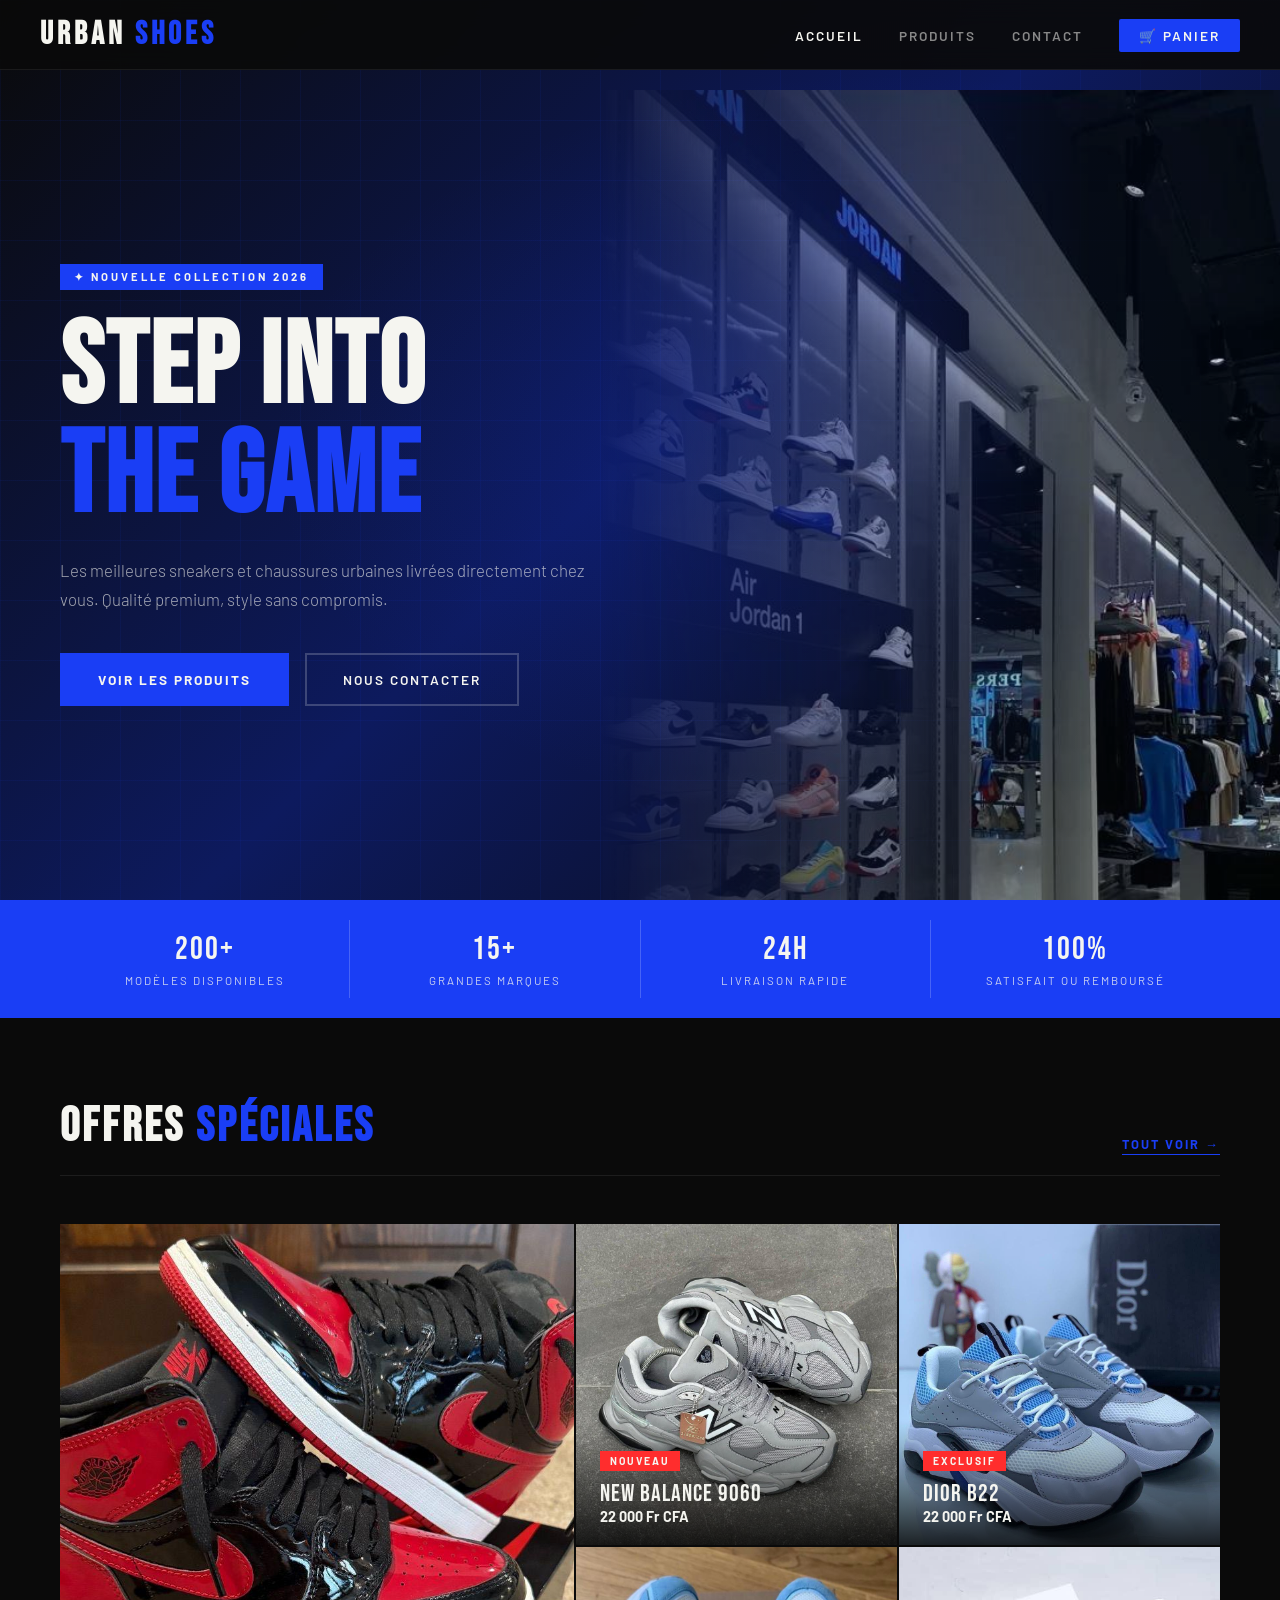
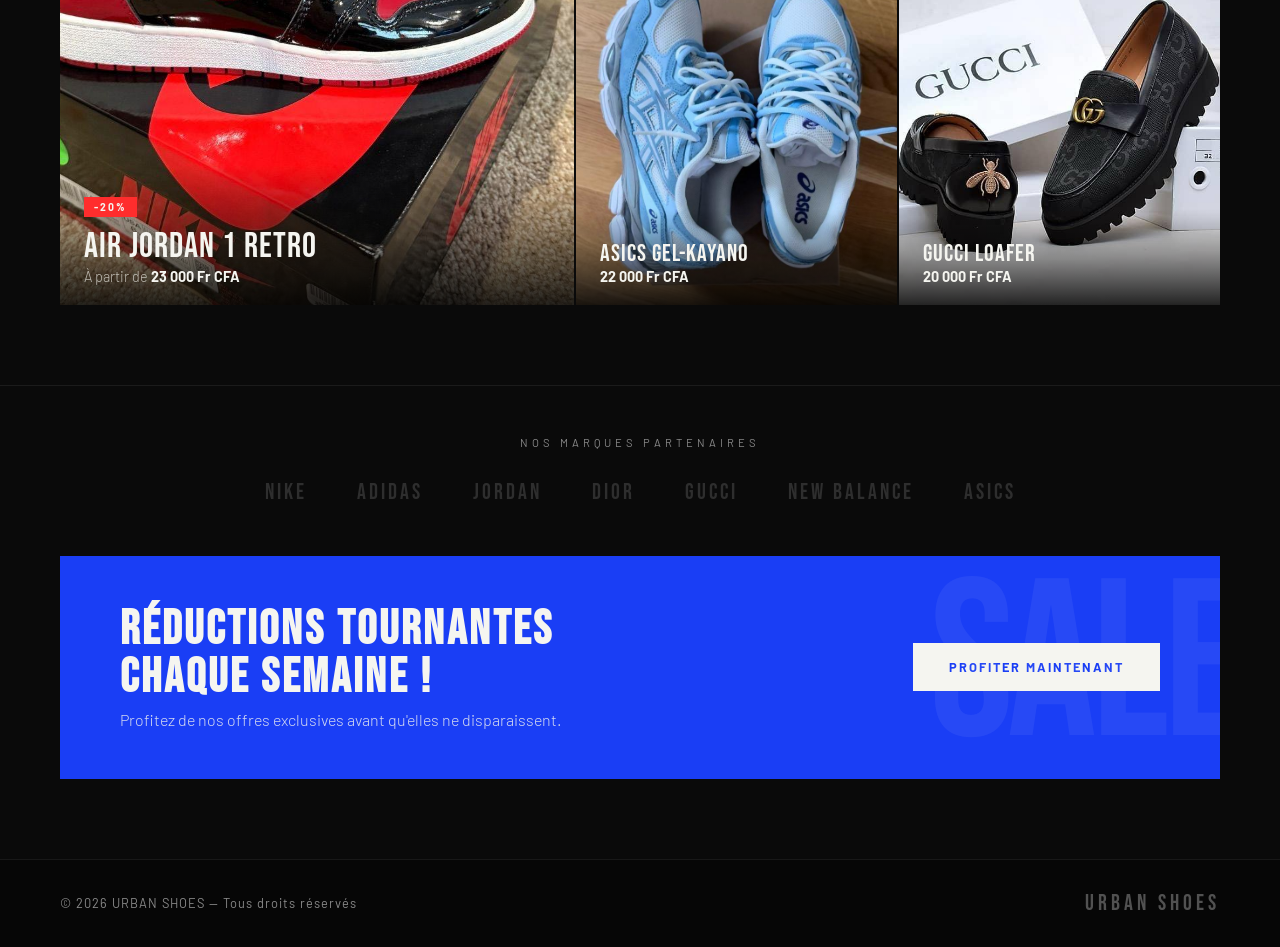
==== pages/accueil.html @ 94bb5048 "Initial commit via Netlify" ====
<!DOCTYPE html>
<html lang="fr">
<head>
    <meta charset="UTF-8">
    <meta name="viewport" content="width=device-width, initial-scale=1.0">
    <title>Accueil | URBAN SHOES</title>
    <link href="https://fonts.googleapis.com/css2?family=Bebas+Neue&family=Barlow:wght@300;400;600;700&display=swap" rel="stylesheet">
    <style>
        :root {
            --black: #0a0a0a;
            --white: #f5f5f0;
            --blue: #1a3ef5;
            --blue-dark: #0f26c0;
            --accent: #ff2d2d;
            --gray: #888;
        }

        * { margin: 0; padding: 0; box-sizing: border-box; }

        body {
            font-family: 'Barlow', sans-serif;
            background: var(--black);
            color: var(--white);
            overflow-x: hidden;
        }

        /* ── HEADER ── */
        header {
            position: fixed;
            top: 0; left: 0; right: 0;
            z-index: 100;
            display: flex;
            align-items: center;
            justify-content: space-between;
            padding: 0 40px;
            height: 70px;
            background: rgba(10,10,10,0.92);
            backdrop-filter: blur(12px);
            border-bottom: 1px solid rgba(255,255,255,0.07);
        }

        header h1 {
            font-family: 'Bebas Neue', sans-serif;
            font-size: 2rem;
            letter-spacing: 4px;
            color: var(--white);
        }

        header h1 span { color: var(--blue); }

        nav ul {
            display: flex;
            gap: 36px;
            list-style: none;
        }

        nav a {
            text-decoration: none;
            color: var(--gray);
            font-size: 0.85rem;
            font-weight: 600;
            letter-spacing: 2px;
            text-transform: uppercase;
            transition: color 0.2s;
        }

        nav a:hover, nav a.active { color: var(--white); }

        .nav-panier {
            background: var(--blue);
            color: var(--white) !important;
            padding: 8px 20px;
            border-radius: 2px;
            transition: background 0.2s !important;
        }

        .nav-panier:hover { background: var(--blue-dark) !important; color: var(--white) !important; }

        /* ── HERO ── */
        .hero {
            min-height: 100vh;
            display: flex;
            align-items: center;
            position: relative;
            overflow: hidden;
            padding-top: 70px;
        }

        .hero-bg {
            position: absolute;
            inset: 0;
            background: linear-gradient(135deg, #0a0a0a 0%, #0d1a5e 50%, #0a0a0a 100%);
        }

        .hero-bg::after {
            content: '';
            position: absolute;
            inset: 0;
            background: radial-gradient(ellipse 70% 60% at 70% 50%, rgba(26,62,245,0.18) 0%, transparent 70%);
        }

        .hero-grid {
            position: absolute;
            inset: 0;
            background-image:
                linear-gradient(rgba(26,62,245,0.07) 1px, transparent 1px),
                linear-gradient(90deg, rgba(26,62,245,0.07) 1px, transparent 1px);
            background-size: 60px 60px;
            animation: gridMove 20s linear infinite;
        }

        @keyframes gridMove {
            from { transform: translateY(0); }
            to   { transform: translateY(60px); }
        }

        .hero-content {
            position: relative;
            z-index: 2;
            padding: 0 60px;
            max-width: 650px;
            animation: fadeUp 0.9s ease both;
        }

        @keyframes fadeUp {
            from { opacity: 0; transform: translateY(40px); }
            to   { opacity: 1; transform: translateY(0); }
        }

        .hero-tag {
            display: inline-block;
            background: var(--blue);
            color: var(--white);
            font-size: 0.7rem;
            font-weight: 700;
            letter-spacing: 3px;
            text-transform: uppercase;
            padding: 6px 14px;
            margin-bottom: 24px;
            animation: fadeUp 0.9s 0.1s ease both;
        }

        .hero h2 {
            font-family: 'Bebas Neue', sans-serif;
            font-size: clamp(4rem, 9vw, 8rem);
            line-height: 0.95;
            letter-spacing: 2px;
            margin-bottom: 24px;
            animation: fadeUp 0.9s 0.2s ease both;
        }

        .hero h2 em {
            font-style: normal;
            color: var(--blue);
            display: block;
        }

        .hero p {
            font-size: 1.05rem;
            color: rgba(245,245,240,0.65);
            line-height: 1.7;
            margin-bottom: 40px;
            font-weight: 300;
            animation: fadeUp 0.9s 0.3s ease both;
        }

        .hero-cta {
            display: flex;
            gap: 16px;
            flex-wrap: wrap;
            animation: fadeUp 0.9s 0.4s ease both;
        }

        .btn-primary {
            display: inline-block;
            background: var(--blue);
            color: var(--white);
            text-decoration: none;
            font-size: 0.85rem;
            font-weight: 700;
            letter-spacing: 2px;
            text-transform: uppercase;
            padding: 16px 36px;
            border: 2px solid var(--blue);
            transition: background 0.2s, color 0.2s, transform 0.2s;
        }

        .btn-primary:hover {
            background: transparent;
            color: var(--blue);
            transform: translateY(-2px);
        }

        .btn-secondary {
            display: inline-block;
            background: transparent;
            color: var(--white);
            text-decoration: none;
            font-size: 0.85rem;
            font-weight: 600;
            letter-spacing: 2px;
            text-transform: uppercase;
            padding: 16px 36px;
            border: 2px solid rgba(255,255,255,0.2);
            transition: border-color 0.2s, transform 0.2s;
        }

        .btn-secondary:hover {
            border-color: var(--white);
            transform: translateY(-2px);
        }

        .hero-image {
            position: absolute;
            right: -20px;
            bottom: 0;
            width: 55%;
            max-width: 700px;
            height: 100%;
            display: flex;
            align-items: flex-end;
            justify-content: center;
            z-index: 1;
            animation: fadeUp 1s 0.2s ease both;
        }

        .hero-image img {
            width: 100%;
            height: 90%;
            object-fit: cover;
            object-position: center top;
            -webkit-mask-image: linear-gradient(to left, rgba(0,0,0,0.85) 30%, transparent 100%);
            mask-image: linear-gradient(to left, rgba(0,0,0,0.85) 30%, transparent 100%);
        }

        /* ── STATS BAR ── */
        .stats-bar {
            background: var(--blue);
            padding: 20px 60px;
            display: flex;
            justify-content: center;
        }

        .stat {
            flex: 1;
            text-align: center;
            border-right: 1px solid rgba(255,255,255,0.2);
            padding: 10px 20px;
        }

        .stat:last-child { border-right: none; }

        .stat-num {
            font-family: 'Bebas Neue', sans-serif;
            font-size: 2rem;
            letter-spacing: 2px;
            display: block;
        }

        .stat-label {
            font-size: 0.72rem;
            letter-spacing: 2px;
            text-transform: uppercase;
            opacity: 0.8;
        }

        /* ── OFFRES SPÉCIALES ── */
        .offres {
            padding: 80px 60px;
        }

        .section-header {
            display: flex;
            align-items: flex-end;
            justify-content: space-between;
            margin-bottom: 48px;
            border-bottom: 1px solid rgba(255,255,255,0.08);
            padding-bottom: 20px;
        }

        .section-title {
            font-family: 'Bebas Neue', sans-serif;
            font-size: 3rem;
            letter-spacing: 3px;
        }

        .section-title span { color: var(--blue); }

        .section-link {
            color: var(--blue);
            text-decoration: none;
            font-size: 0.8rem;
            font-weight: 700;
            letter-spacing: 2px;
            text-transform: uppercase;
            border-bottom: 1px solid var(--blue);
            padding-bottom: 2px;
            transition: opacity 0.2s;
        }

        .section-link:hover { opacity: 0.7; }

        .offres-grid {
            display: grid;
            grid-template-columns: 1.6fr 1fr 1fr;
            gap: 2px;
        }

        .offre-card {
            position: relative;
            overflow: hidden;
            background: #111;
            cursor: pointer;
        }

        .offre-card:first-child { 
            grid-row: span 2;
            overflow: hidden;
        }

        .offre-card img {
            width: 100%;
            height: 100%;
            min-height: 220px;
            object-fit: cover;
            transition: transform 0.5s ease;
            display: block;
        }

        .offre-card:first-child img { 
    min-height: 460px;
    width: 100%;
    height: 100%;
    object-fit: cover;
    object-position: center top;
}

        .offre-card:hover img { transform: scale(1.06); }

        .offre-overlay {
            position: absolute;
            bottom: 0; left: 0; right: 0;
            padding: 30px 24px 20px;
            background: linear-gradient(transparent, rgba(0,0,0,0.85));
        }

        .offre-badge {
            display: inline-block;
            background: var(--accent);
            color: var(--white);
            font-size: 0.65rem;
            font-weight: 700;
            letter-spacing: 2px;
            text-transform: uppercase;
            padding: 4px 10px;
            margin-bottom: 8px;
        }

        .offre-name {
            font-family: 'Bebas Neue', sans-serif;
            font-size: 1.5rem;
            letter-spacing: 1px;
            display: block;
        }

        .offre-card:first-child .offre-name { font-size: 2.2rem; }

        .offre-price {
            font-size: 0.9rem;
            color: rgba(245,245,240,0.7);
            font-weight: 300;
        }

        .offre-price strong { color: var(--white); font-weight: 700; }

        /* ── MARQUES ── */
        .marques {
            padding: 50px 60px;
            border-top: 1px solid rgba(255,255,255,0.07);
        }

        .marques-label {
            text-align: center;
            font-size: 0.7rem;
            letter-spacing: 4px;
            text-transform: uppercase;
            color: var(--gray);
            margin-bottom: 30px;
        }

        .marques-list {
            display: flex;
            justify-content: center;
            align-items: center;
            gap: 50px;
            flex-wrap: wrap;
        }

        .marque {
            font-family: 'Bebas Neue', sans-serif;
            font-size: 1.4rem;
            letter-spacing: 3px;
            color: rgba(255,255,255,0.15);
            transition: color 0.2s;
            cursor: default;
        }

        .marque:hover { color: rgba(255,255,255,0.6); }

        /* ── PROMO BANNER ── */
        .promo-banner {
            margin: 0 60px 80px;
            background: var(--blue);
            padding: 50px 60px;
            display: flex;
            align-items: center;
            justify-content: space-between;
            gap: 20px;
            position: relative;
            overflow: hidden;
        }

        .promo-banner::before {
            content: 'SALE';
            font-family: 'Bebas Neue', sans-serif;
            font-size: 14rem;
            color: rgba(255,255,255,0.06);
            position: absolute;
            right: -20px;
            top: 50%;
            transform: translateY(-50%);
            letter-spacing: -5px;
            pointer-events: none;
        }

        .promo-text h3 {
            font-family: 'Bebas Neue', sans-serif;
            font-size: 3rem;
            letter-spacing: 3px;
            line-height: 1;
        }

        .promo-text p {
            font-size: 1rem;
            opacity: 0.85;
            margin-top: 8px;
            font-weight: 300;
        }

        .btn-white {
            display: inline-block;
            background: var(--white);
            color: var(--blue);
            text-decoration: none;
            font-size: 0.8rem;
            font-weight: 700;
            letter-spacing: 2px;
            text-transform: uppercase;
            padding: 16px 36px;
            white-space: nowrap;
            flex-shrink: 0;
            transition: opacity 0.2s, transform 0.2s;
        }

        .btn-white:hover { opacity: 0.88; transform: translateY(-2px); }

        /* ── FOOTER ── */
        footer {
            background: #060606;
            border-top: 1px solid rgba(255,255,255,0.07);
            padding: 30px 60px;
            display: flex;
            align-items: center;
            justify-content: space-between;
        }

        footer p { font-size: 0.8rem; color: var(--gray); letter-spacing: 1px; }

        .footer-logo {
            font-family: 'Bebas Neue', sans-serif;
            font-size: 1.4rem;
            letter-spacing: 4px;
            color: rgba(255,255,255,0.3);
        }

        /* ── RESPONSIVE ── */
        @media (max-width: 768px) {
            header { padding: 0 20px; }
            header h1 { font-size: 1.4rem; }
            nav ul { gap: 16px; }
            .nav-panier { display: none; }
            .hero-content { padding: 0 24px; max-width: 100%; }
            .hero-image { display: none; }
            .stats-bar { padding: 16px 20px; flex-wrap: wrap; }
            .stat { border: none; }
            .offres { padding: 60px 20px; }
            .offres-grid { grid-template-columns: 1fr; }
            .offre-card:first-child { grid-row: span 1; }
            .promo-banner { margin: 0 20px 60px; padding: 36px 28px; flex-direction: column; align-items: flex-start; }
            .marques { padding: 40px 20px; }
            footer { padding: 24px 20px; flex-direction: column; gap: 12px; text-align: center; }
        }
    </style>
</head>
<body>

    <header>
        <h1>URBAN <span>SHOES</span></h1>
        <nav>
            <ul>
                <li><a href="accueil.html" class="active">Accueil</a></li>
                <li><a href="produits.html">Produits</a></li>
                <li><a href="contact.html">Contact</a></li>
                <li><a href="panier.html" class="nav-panier">🛒 Panier</a></li>
            </ul>
        </nav>
    </header>

    <section class="hero">
        <div class="hero-bg"></div>
        <div class="hero-grid"></div>
        <div class="hero-content">
            <span class="hero-tag">✦ Nouvelle Collection 2026</span>
            <h2>Step Into <em>The Game</em></h2>
            <p>Les meilleures sneakers et chaussures urbaines livrées directement chez vous. Qualité premium, style sans compromis.</p>
            <div class="hero-cta">
                <a href="produits.html" class="btn-primary">Voir les produits</a>
                <a href="contact.html" class="btn-secondary">Nous contacter</a>
            </div>
        </div>
        <div class="hero-image">
            <img src="../images/a23.jpeg" alt="Sneakers Urban Shoes">
        </div>
    </section>

    <div class="stats-bar">
        <div class="stat">
            <span class="stat-num">200+</span>
            <span class="stat-label">Modèles disponibles</span>
        </div>
        <div class="stat">
            <span class="stat-num">15+</span>
            <span class="stat-label">Grandes marques</span>
        </div>
        <div class="stat">
            <span class="stat-num">24h</span>
            <span class="stat-label">Livraison rapide</span>
        </div>
        <div class="stat">
            <span class="stat-num">100%</span>
            <span class="stat-label">Satisfait ou remboursé</span>
        </div>
    </div>

    <section class="offres">
        <div class="section-header">
            <h2 class="section-title">Offres <span>Spéciales</span></h2>
            <a href="produits.html" class="section-link">Tout voir →</a>
        </div>
        <div class="offres-grid">
            <div class="offre-card">
                <img src="../images/airjordan1retro.jpeg" alt="Air Jordan 1">
                <div class="offre-overlay">
                    <span class="offre-badge">-20%</span>
                    <span class="offre-name">Air Jordan 1 Retro</span>
                    <p class="offre-price">À partir de <strong>23 000 Fr CFA</strong></p>
                </div>
            </div>
            <div class="offre-card">
                <img src="../images/a9.jpeg" alt="New Balance">
                <div class="offre-overlay">
                    <span class="offre-badge">Nouveau</span>
                    <span class="offre-name">New Balance 9060</span>
                    <p class="offre-price"><strong>22 000 Fr CFA</strong></p>
                </div>
            </div>
            <div class="offre-card">
                <img src="../images/a2.jpeg" alt="Dior">
                <div class="offre-overlay">
                    <span class="offre-badge">Exclusif</span>
                    <span class="offre-name">Dior B22</span>
                    <p class="offre-price"><strong>22 000 Fr CFA</strong></p>
                </div>
            </div>
            <div class="offre-card">
                <img src="../images/a1.jpeg" alt="Asics">
                <div class="offre-overlay">
                    <span class="offre-name">Asics Gel-Kayano</span>
                    <p class="offre-price"><strong>22 000 Fr CFA</strong></p>
                </div>
            </div>
            <div class="offre-card">
                <img src="../images/a6.jpeg" alt="Gucci">
                <div class="offre-overlay">
                    <span class="offre-name">Gucci Loafer</span>
                    <p class="offre-price"><strong>20 000 Fr CFA</strong></p>
                </div>
            </div>
        </div>
    </section>

    <div class="marques">
        <p class="marques-label">Nos marques partenaires</p>
        <div class="marques-list">
            <span class="marque">NIKE</span>
            <span class="marque">ADIDAS</span>
            <span class="marque">JORDAN</span>
            <span class="marque">DIOR</span>
            <span class="marque">GUCCI</span>
            <span class="marque">NEW BALANCE</span>
            <span class="marque">ASICS</span>
        </div>
    </div>

    <div class="promo-banner">
        <div class="promo-text">
            <h3>Réductions Tournantes<br>Chaque Semaine !</h3>
            <p>Profitez de nos offres exclusives avant qu'elles ne disparaissent.</p>
        </div>
        <a href="produits.html" class="btn-white">Profiter maintenant</a>
    </div>

    <footer>
        <p>&copy; 2026 URBAN SHOES — Tous droits réservés</p>
        <span class="footer-logo">URBAN SHOES</span>
    </footer>

</body>
</html>
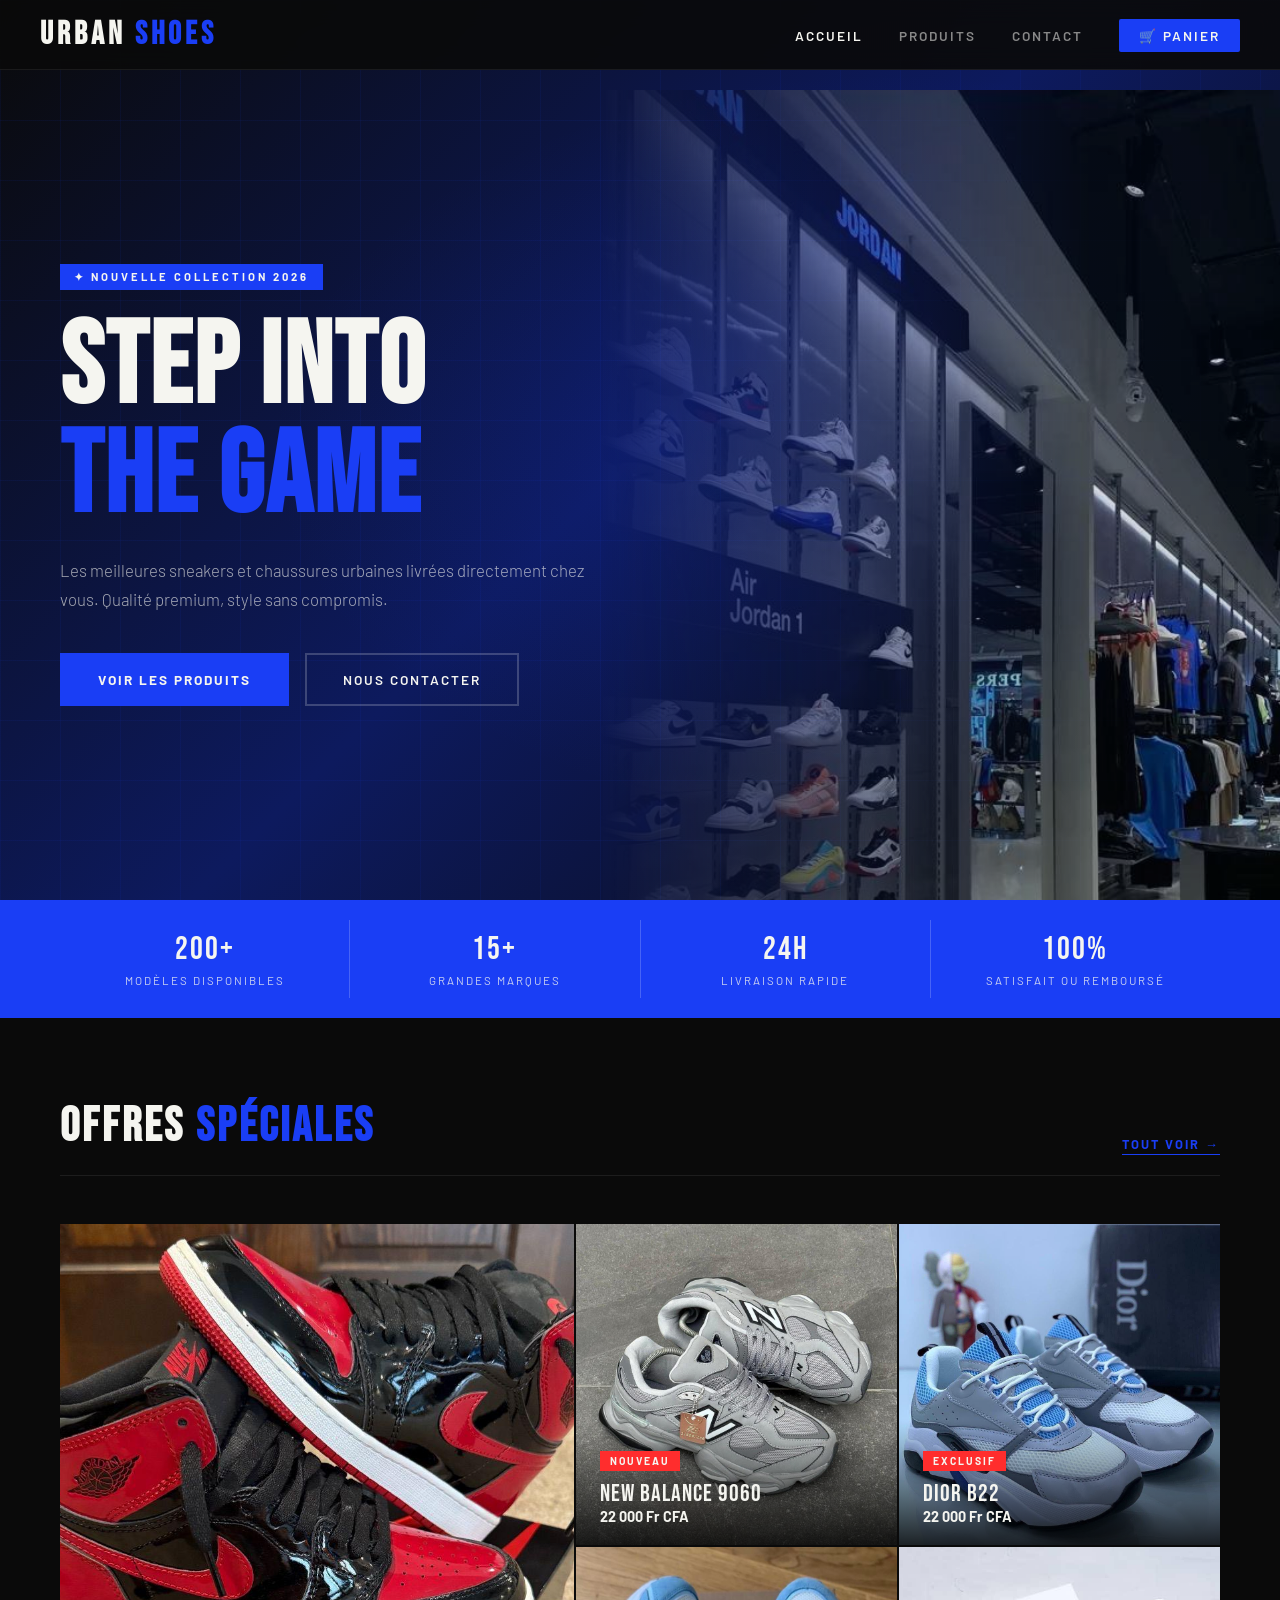
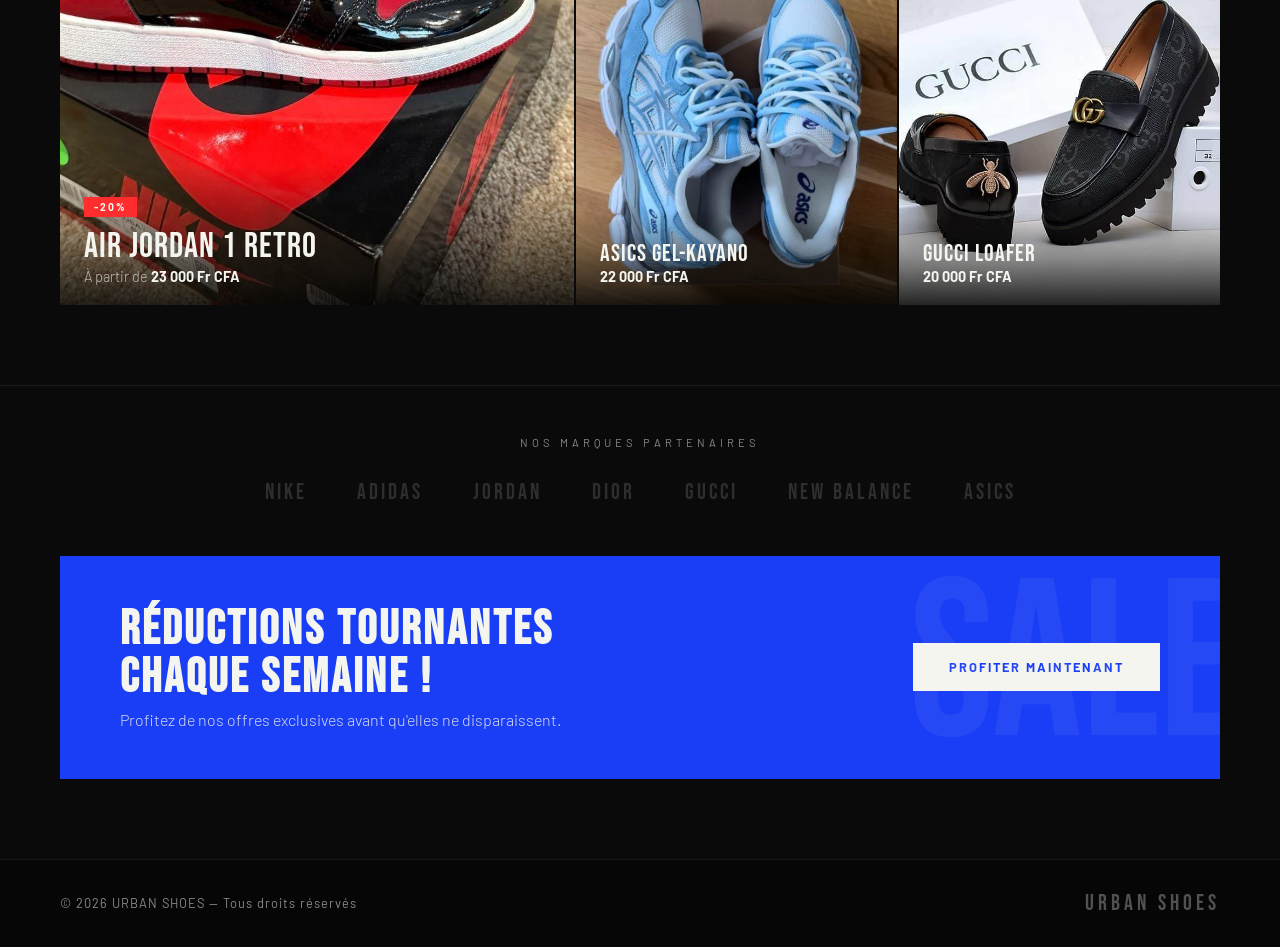
==== commit b62aeed3: "Update accueil.html" ====
--- a/pages/accueil.html
+++ b/pages/accueil.html
@@ -24,7 +24,6 @@
             overflow-x: hidden;
         }
 
-        /* ── HEADER ── */
         header {
             position: fixed;
             top: 0; left: 0; right: 0;
@@ -76,7 +75,71 @@
 
         .nav-panier:hover { background: var(--blue-dark) !important; color: var(--white) !important; }
 
-        /* ── HERO ── */
+        /* HAMBURGER */
+        .hamburger {
+            display: none;
+            flex-direction: column;
+            gap: 5px;
+            cursor: pointer;
+            padding: 4px;
+            z-index: 200;
+        }
+
+        .hamburger span {
+            display: block;
+            width: 26px;
+            height: 2px;
+            background: var(--white);
+            transition: all 0.3s ease;
+        }
+
+        .hamburger.open span:nth-child(1) { transform: translateY(7px) rotate(45deg); }
+        .hamburger.open span:nth-child(2) { opacity: 0; }
+        .hamburger.open span:nth-child(3) { transform: translateY(-7px) rotate(-45deg); }
+
+        /* MOBILE MENU */
+        .mobile-menu {
+            display: none;
+            position: fixed;
+            top: 70px;
+            left: 0; right: 0;
+            background: rgba(10,10,10,0.98);
+            backdrop-filter: blur(20px);
+            border-bottom: 1px solid rgba(255,255,255,0.07);
+            padding: 20px 0;
+            z-index: 99;
+            flex-direction: column;
+        }
+
+        .mobile-menu.open { display: flex; }
+
+        .mobile-menu a {
+            text-decoration: none;
+            color: var(--gray);
+            font-size: 1rem;
+            font-weight: 600;
+            letter-spacing: 3px;
+            text-transform: uppercase;
+            padding: 16px 30px;
+            transition: color 0.2s, background 0.2s;
+            border-bottom: 1px solid rgba(255,255,255,0.05);
+        }
+
+        .mobile-menu a:hover, .mobile-menu a.active { color: var(--white); background: rgba(255,255,255,0.03); }
+
+        .mobile-menu .mobile-panier {
+            margin: 16px 30px 6px;
+            background: var(--blue);
+            color: var(--white) !important;
+            text-align: center;
+            padding: 16px;
+            border-bottom: none;
+            border-radius: 2px;
+        }
+
+        .mobile-menu .mobile-panier:hover { background: var(--blue-dark) !important; }
+
+        /* HERO */
         .hero {
             min-height: 100vh;
             display: flex;
@@ -233,7 +296,7 @@
             mask-image: linear-gradient(to left, rgba(0,0,0,0.85) 30%, transparent 100%);
         }
 
-        /* ── STATS BAR ── */
+        /* STATS */
         .stats-bar {
             background: var(--blue);
             padding: 20px 60px;
@@ -264,10 +327,8 @@
             opacity: 0.8;
         }
 
-        /* ── OFFRES SPÉCIALES ── */
-        .offres {
-            padding: 80px 60px;
-        }
+        /* OFFRES */
+        .offres { padding: 80px 60px; }
 
         .section-header {
             display: flex;
@@ -313,10 +374,7 @@
             cursor: pointer;
         }
 
-        .offre-card:first-child { 
-            grid-row: span 2;
-            overflow: hidden;
-        }
+        .offre-card:first-child { grid-row: span 2; }
 
         .offre-card img {
             width: 100%;
@@ -327,13 +385,10 @@
             display: block;
         }
 
-        .offre-card:first-child img { 
-    min-height: 460px;
-    width: 100%;
-    height: 100%;
-    object-fit: cover;
-    object-position: center top;
-}
+        .offre-card:first-child img {
+            min-height: 460px;
+            object-position: center top;
+        }
 
         .offre-card:hover img { transform: scale(1.06); }
 
@@ -373,7 +428,7 @@
 
         .offre-price strong { color: var(--white); font-weight: 700; }
 
-        /* ── MARQUES ── */
+        /* MARQUES */
         .marques {
             padding: 50px 60px;
             border-top: 1px solid rgba(255,255,255,0.07);
@@ -402,12 +457,11 @@
             letter-spacing: 3px;
             color: rgba(255,255,255,0.15);
             transition: color 0.2s;
-            cursor: default;
         }
 
         .marque:hover { color: rgba(255,255,255,0.6); }
 
-        /* ── PROMO BANNER ── */
+        /* PROMO */
         .promo-banner {
             margin: 0 60px 80px;
             background: var(--blue);
@@ -429,7 +483,6 @@
             right: -20px;
             top: 50%;
             transform: translateY(-50%);
-            letter-spacing: -5px;
             pointer-events: none;
         }
 
@@ -464,7 +517,7 @@
 
         .btn-white:hover { opacity: 0.88; transform: translateY(-2px); }
 
-        /* ── FOOTER ── */
+        /* FOOTER */
         footer {
             background: #060606;
             border-top: 1px solid rgba(255,255,255,0.07);
@@ -483,12 +536,12 @@
             color: rgba(255,255,255,0.3);
         }
 
-        /* ── RESPONSIVE ── */
+        /* RESPONSIVE */
         @media (max-width: 768px) {
             header { padding: 0 20px; }
             header h1 { font-size: 1.4rem; }
-            nav ul { gap: 16px; }
-            .nav-panier { display: none; }
+            nav { display: none; }
+            .hamburger { display: flex; }
             .hero-content { padding: 0 24px; max-width: 100%; }
             .hero-image { display: none; }
             .stats-bar { padding: 16px 20px; flex-wrap: wrap; }
@@ -514,7 +567,19 @@
                 <li><a href="panier.html" class="nav-panier">🛒 Panier</a></li>
             </ul>
         </nav>
+        <div class="hamburger" id="hamburger" onclick="toggleMenu()">
+            <span></span>
+            <span></span>
+            <span></span>
+        </div>
     </header>
+
+    <div class="mobile-menu" id="mobileMenu">
+        <a href="accueil.html" class="active">Accueil</a>
+        <a href="produits.html">Produits</a>
+        <a href="contact.html">Contact</a>
+        <a href="panier.html" class="mobile-panier">🛒 Panier</a>
+    </div>
 
     <section class="hero">
         <div class="hero-bg"></div>
@@ -625,5 +690,21 @@
         <span class="footer-logo">URBAN SHOES</span>
     </footer>
 
+    <script>
+        function toggleMenu() {
+            const menu = document.getElementById('mobileMenu');
+            const hamburger = document.getElementById('hamburger');
+            menu.classList.toggle('open');
+            hamburger.classList.toggle('open');
+        }
+
+        document.querySelectorAll('.mobile-menu a').forEach(link => {
+            link.addEventListener('click', () => {
+                document.getElementById('mobileMenu').classList.remove('open');
+                document.getElementById('hamburger').classList.remove('open');
+            });
+        });
+    </script>
+
 </body>
-</html>+</html>
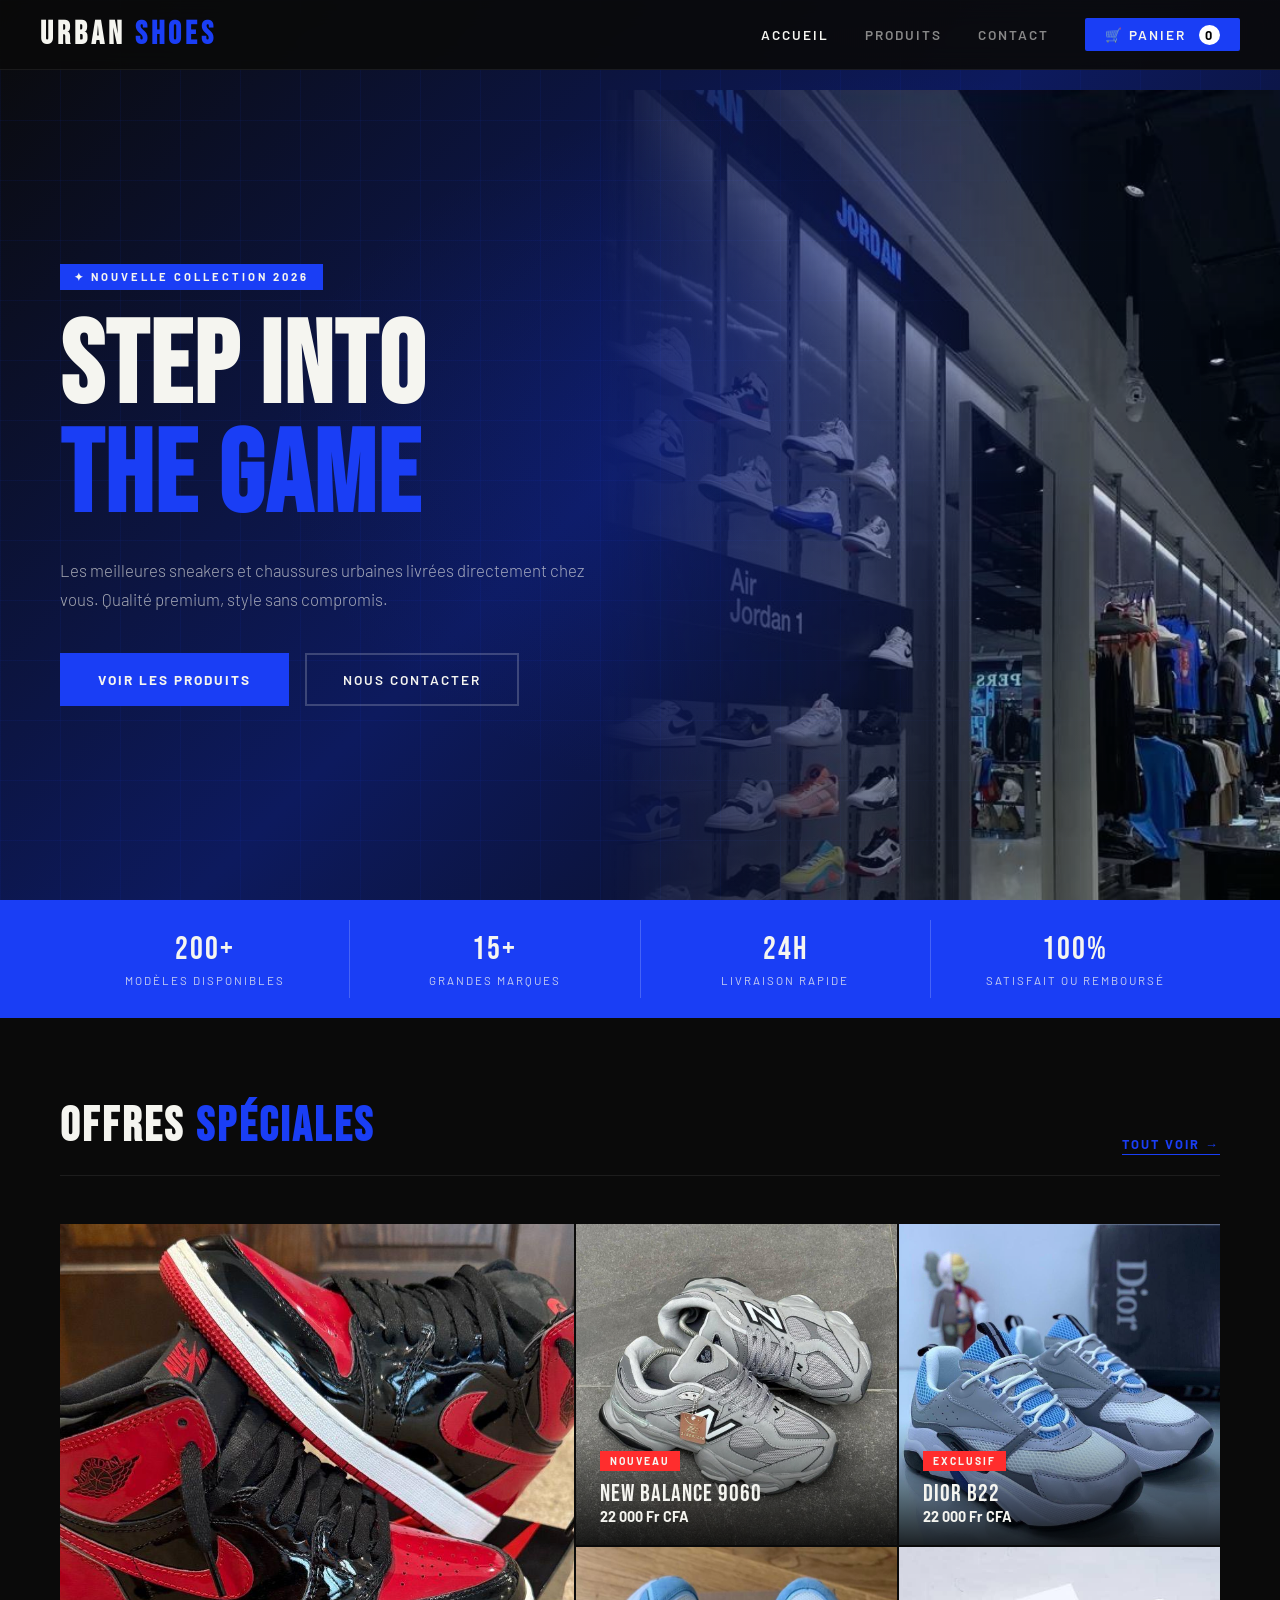
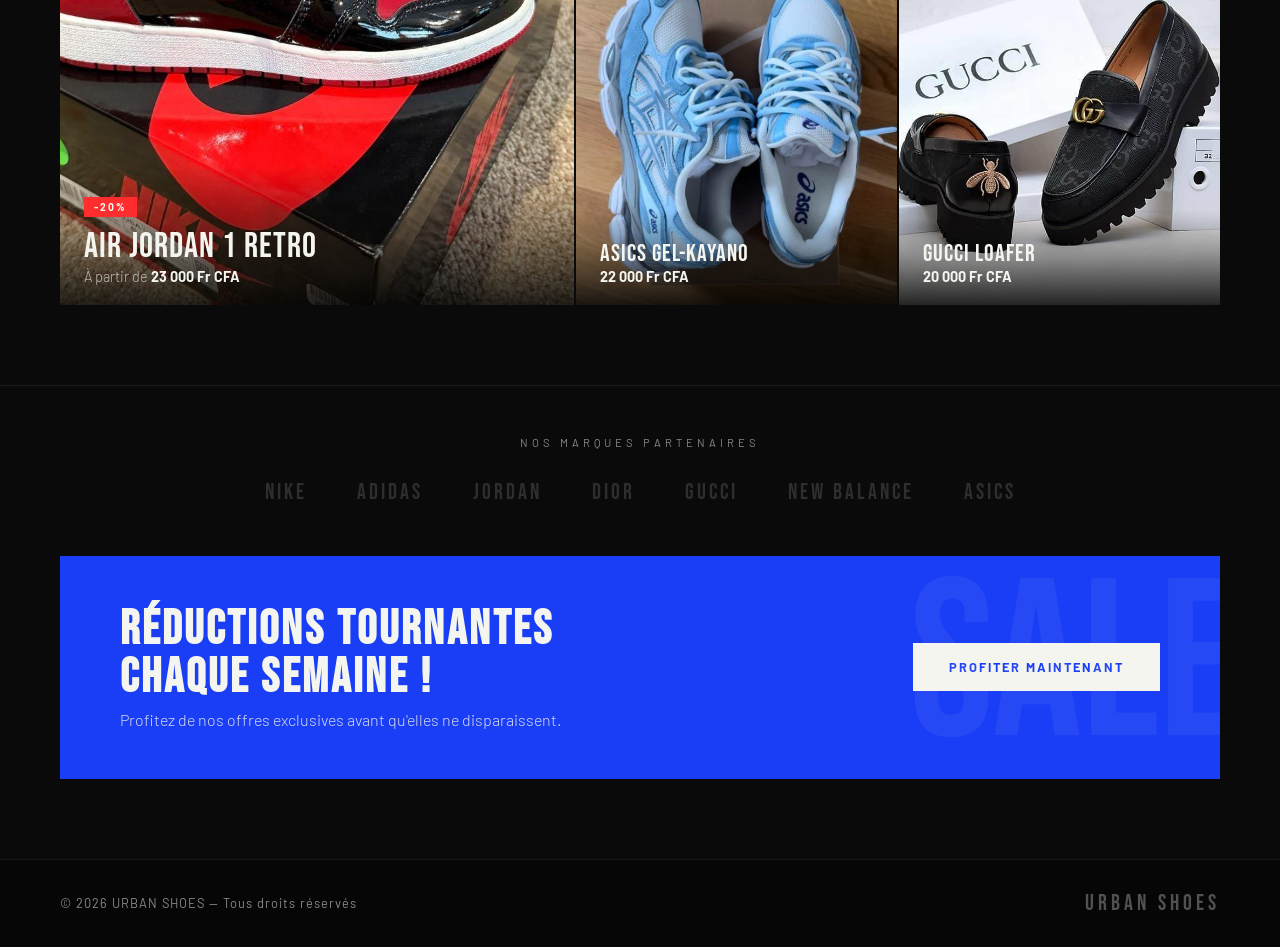
==== commit bfddabff: "MAJ détails et panier" ====
--- a/pages/accueil.html
+++ b/pages/accueil.html
@@ -1,710 +1,798 @@
-<!DOCTYPE html>
-<html lang="fr">
-<head>
-    <meta charset="UTF-8">
-    <meta name="viewport" content="width=device-width, initial-scale=1.0">
-    <title>Accueil | URBAN SHOES</title>
-    <link href="https://fonts.googleapis.com/css2?family=Bebas+Neue&family=Barlow:wght@300;400;600;700&display=swap" rel="stylesheet">
-    <style>
-        :root {
-            --black: #0a0a0a;
-            --white: #f5f5f0;
-            --blue: #1a3ef5;
-            --blue-dark: #0f26c0;
-            --accent: #ff2d2d;
-            --gray: #888;
-        }
-
-        * { margin: 0; padding: 0; box-sizing: border-box; }
-
-        body {
-            font-family: 'Barlow', sans-serif;
-            background: var(--black);
-            color: var(--white);
-            overflow-x: hidden;
-        }
-
-        header {
-            position: fixed;
-            top: 0; left: 0; right: 0;
-            z-index: 100;
-            display: flex;
-            align-items: center;
-            justify-content: space-between;
-            padding: 0 40px;
-            height: 70px;
-            background: rgba(10,10,10,0.92);
-            backdrop-filter: blur(12px);
-            border-bottom: 1px solid rgba(255,255,255,0.07);
-        }
-
-        header h1 {
-            font-family: 'Bebas Neue', sans-serif;
-            font-size: 2rem;
-            letter-spacing: 4px;
-            color: var(--white);
-        }
-
-        header h1 span { color: var(--blue); }
-
-        nav ul {
-            display: flex;
-            gap: 36px;
-            list-style: none;
-        }
-
-        nav a {
-            text-decoration: none;
-            color: var(--gray);
-            font-size: 0.85rem;
-            font-weight: 600;
-            letter-spacing: 2px;
-            text-transform: uppercase;
-            transition: color 0.2s;
-        }
-
-        nav a:hover, nav a.active { color: var(--white); }
-
-        .nav-panier {
-            background: var(--blue);
-            color: var(--white) !important;
-            padding: 8px 20px;
-            border-radius: 2px;
-            transition: background 0.2s !important;
-        }
-
-        .nav-panier:hover { background: var(--blue-dark) !important; color: var(--white) !important; }
-
-        /* HAMBURGER */
-        .hamburger {
-            display: none;
-            flex-direction: column;
-            gap: 5px;
-            cursor: pointer;
-            padding: 4px;
-            z-index: 200;
-        }
-
-        .hamburger span {
-            display: block;
-            width: 26px;
-            height: 2px;
-            background: var(--white);
-            transition: all 0.3s ease;
-        }
-
-        .hamburger.open span:nth-child(1) { transform: translateY(7px) rotate(45deg); }
-        .hamburger.open span:nth-child(2) { opacity: 0; }
-        .hamburger.open span:nth-child(3) { transform: translateY(-7px) rotate(-45deg); }
-
-        /* MOBILE MENU */
-        .mobile-menu {
-            display: none;
-            position: fixed;
-            top: 70px;
-            left: 0; right: 0;
-            background: rgba(10,10,10,0.98);
-            backdrop-filter: blur(20px);
-            border-bottom: 1px solid rgba(255,255,255,0.07);
-            padding: 20px 0;
-            z-index: 99;
-            flex-direction: column;
-        }
-
-        .mobile-menu.open { display: flex; }
-
-        .mobile-menu a {
-            text-decoration: none;
-            color: var(--gray);
-            font-size: 1rem;
-            font-weight: 600;
-            letter-spacing: 3px;
-            text-transform: uppercase;
-            padding: 16px 30px;
-            transition: color 0.2s, background 0.2s;
-            border-bottom: 1px solid rgba(255,255,255,0.05);
-        }
-
-        .mobile-menu a:hover, .mobile-menu a.active { color: var(--white); background: rgba(255,255,255,0.03); }
-
-        .mobile-menu .mobile-panier {
-            margin: 16px 30px 6px;
-            background: var(--blue);
-            color: var(--white) !important;
-            text-align: center;
-            padding: 16px;
-            border-bottom: none;
-            border-radius: 2px;
-        }
-
-        .mobile-menu .mobile-panier:hover { background: var(--blue-dark) !important; }
-
-        /* HERO */
-        .hero {
-            min-height: 100vh;
-            display: flex;
-            align-items: center;
-            position: relative;
-            overflow: hidden;
-            padding-top: 70px;
-        }
-
-        .hero-bg {
-            position: absolute;
-            inset: 0;
-            background: linear-gradient(135deg, #0a0a0a 0%, #0d1a5e 50%, #0a0a0a 100%);
-        }
-
-        .hero-bg::after {
-            content: '';
-            position: absolute;
-            inset: 0;
-            background: radial-gradient(ellipse 70% 60% at 70% 50%, rgba(26,62,245,0.18) 0%, transparent 70%);
-        }
-
-        .hero-grid {
-            position: absolute;
-            inset: 0;
-            background-image:
-                linear-gradient(rgba(26,62,245,0.07) 1px, transparent 1px),
-                linear-gradient(90deg, rgba(26,62,245,0.07) 1px, transparent 1px);
-            background-size: 60px 60px;
-            animation: gridMove 20s linear infinite;
-        }
-
-        @keyframes gridMove {
-            from { transform: translateY(0); }
-            to   { transform: translateY(60px); }
-        }
-
-        .hero-content {
-            position: relative;
-            z-index: 2;
-            padding: 0 60px;
-            max-width: 650px;
-            animation: fadeUp 0.9s ease both;
-        }
-
-        @keyframes fadeUp {
-            from { opacity: 0; transform: translateY(40px); }
-            to   { opacity: 1; transform: translateY(0); }
-        }
-
-        .hero-tag {
-            display: inline-block;
-            background: var(--blue);
-            color: var(--white);
-            font-size: 0.7rem;
-            font-weight: 700;
-            letter-spacing: 3px;
-            text-transform: uppercase;
-            padding: 6px 14px;
-            margin-bottom: 24px;
-            animation: fadeUp 0.9s 0.1s ease both;
-        }
-
-        .hero h2 {
-            font-family: 'Bebas Neue', sans-serif;
-            font-size: clamp(4rem, 9vw, 8rem);
-            line-height: 0.95;
-            letter-spacing: 2px;
-            margin-bottom: 24px;
-            animation: fadeUp 0.9s 0.2s ease both;
-        }
-
-        .hero h2 em {
-            font-style: normal;
-            color: var(--blue);
-            display: block;
-        }
-
-        .hero p {
-            font-size: 1.05rem;
-            color: rgba(245,245,240,0.65);
-            line-height: 1.7;
-            margin-bottom: 40px;
-            font-weight: 300;
-            animation: fadeUp 0.9s 0.3s ease both;
-        }
-
-        .hero-cta {
-            display: flex;
-            gap: 16px;
-            flex-wrap: wrap;
-            animation: fadeUp 0.9s 0.4s ease both;
-        }
-
-        .btn-primary {
-            display: inline-block;
-            background: var(--blue);
-            color: var(--white);
-            text-decoration: none;
-            font-size: 0.85rem;
-            font-weight: 700;
-            letter-spacing: 2px;
-            text-transform: uppercase;
-            padding: 16px 36px;
-            border: 2px solid var(--blue);
-            transition: background 0.2s, color 0.2s, transform 0.2s;
-        }
-
-        .btn-primary:hover {
-            background: transparent;
-            color: var(--blue);
-            transform: translateY(-2px);
-        }
-
-        .btn-secondary {
-            display: inline-block;
-            background: transparent;
-            color: var(--white);
-            text-decoration: none;
-            font-size: 0.85rem;
-            font-weight: 600;
-            letter-spacing: 2px;
-            text-transform: uppercase;
-            padding: 16px 36px;
-            border: 2px solid rgba(255,255,255,0.2);
-            transition: border-color 0.2s, transform 0.2s;
-        }
-
-        .btn-secondary:hover {
-            border-color: var(--white);
-            transform: translateY(-2px);
-        }
-
-        .hero-image {
-            position: absolute;
-            right: -20px;
-            bottom: 0;
-            width: 55%;
-            max-width: 700px;
-            height: 100%;
-            display: flex;
-            align-items: flex-end;
-            justify-content: center;
-            z-index: 1;
-            animation: fadeUp 1s 0.2s ease both;
-        }
-
-        .hero-image img {
-            width: 100%;
-            height: 90%;
-            object-fit: cover;
-            object-position: center top;
-            -webkit-mask-image: linear-gradient(to left, rgba(0,0,0,0.85) 30%, transparent 100%);
-            mask-image: linear-gradient(to left, rgba(0,0,0,0.85) 30%, transparent 100%);
-        }
-
-        /* STATS */
-        .stats-bar {
-            background: var(--blue);
-            padding: 20px 60px;
-            display: flex;
-            justify-content: center;
-        }
-
-        .stat {
-            flex: 1;
-            text-align: center;
-            border-right: 1px solid rgba(255,255,255,0.2);
-            padding: 10px 20px;
-        }
-
-        .stat:last-child { border-right: none; }
-
-        .stat-num {
-            font-family: 'Bebas Neue', sans-serif;
-            font-size: 2rem;
-            letter-spacing: 2px;
-            display: block;
-        }
-
-        .stat-label {
-            font-size: 0.72rem;
-            letter-spacing: 2px;
-            text-transform: uppercase;
-            opacity: 0.8;
-        }
-
-        /* OFFRES */
-        .offres { padding: 80px 60px; }
-
-        .section-header {
-            display: flex;
-            align-items: flex-end;
-            justify-content: space-between;
-            margin-bottom: 48px;
-            border-bottom: 1px solid rgba(255,255,255,0.08);
-            padding-bottom: 20px;
-        }
-
-        .section-title {
-            font-family: 'Bebas Neue', sans-serif;
-            font-size: 3rem;
-            letter-spacing: 3px;
-        }
-
-        .section-title span { color: var(--blue); }
-
-        .section-link {
-            color: var(--blue);
-            text-decoration: none;
-            font-size: 0.8rem;
-            font-weight: 700;
-            letter-spacing: 2px;
-            text-transform: uppercase;
-            border-bottom: 1px solid var(--blue);
-            padding-bottom: 2px;
-            transition: opacity 0.2s;
-        }
-
-        .section-link:hover { opacity: 0.7; }
-
-        .offres-grid {
-            display: grid;
-            grid-template-columns: 1.6fr 1fr 1fr;
-            gap: 2px;
-        }
-
-        .offre-card {
-            position: relative;
-            overflow: hidden;
-            background: #111;
-            cursor: pointer;
-        }
-
-        .offre-card:first-child { grid-row: span 2; }
-
-        .offre-card img {
-            width: 100%;
-            height: 100%;
-            min-height: 220px;
-            object-fit: cover;
-            transition: transform 0.5s ease;
-            display: block;
-        }
-
-        .offre-card:first-child img {
-            min-height: 460px;
-            object-position: center top;
-        }
-
-        .offre-card:hover img { transform: scale(1.06); }
-
-        .offre-overlay {
-            position: absolute;
-            bottom: 0; left: 0; right: 0;
-            padding: 30px 24px 20px;
-            background: linear-gradient(transparent, rgba(0,0,0,0.85));
-        }
-
-        .offre-badge {
-            display: inline-block;
-            background: var(--accent);
-            color: var(--white);
-            font-size: 0.65rem;
-            font-weight: 700;
-            letter-spacing: 2px;
-            text-transform: uppercase;
-            padding: 4px 10px;
-            margin-bottom: 8px;
-        }
-
-        .offre-name {
-            font-family: 'Bebas Neue', sans-serif;
-            font-size: 1.5rem;
-            letter-spacing: 1px;
-            display: block;
-        }
-
-        .offre-card:first-child .offre-name { font-size: 2.2rem; }
-
-        .offre-price {
-            font-size: 0.9rem;
-            color: rgba(245,245,240,0.7);
-            font-weight: 300;
-        }
-
-        .offre-price strong { color: var(--white); font-weight: 700; }
-
-        /* MARQUES */
-        .marques {
-            padding: 50px 60px;
-            border-top: 1px solid rgba(255,255,255,0.07);
-        }
-
-        .marques-label {
-            text-align: center;
-            font-size: 0.7rem;
-            letter-spacing: 4px;
-            text-transform: uppercase;
-            color: var(--gray);
-            margin-bottom: 30px;
-        }
-
-        .marques-list {
-            display: flex;
-            justify-content: center;
-            align-items: center;
-            gap: 50px;
-            flex-wrap: wrap;
-        }
-
-        .marque {
-            font-family: 'Bebas Neue', sans-serif;
-            font-size: 1.4rem;
-            letter-spacing: 3px;
-            color: rgba(255,255,255,0.15);
-            transition: color 0.2s;
-        }
-
-        .marque:hover { color: rgba(255,255,255,0.6); }
-
-        /* PROMO */
-        .promo-banner {
-            margin: 0 60px 80px;
-            background: var(--blue);
-            padding: 50px 60px;
-            display: flex;
-            align-items: center;
-            justify-content: space-between;
-            gap: 20px;
-            position: relative;
-            overflow: hidden;
-        }
-
-        .promo-banner::before {
-            content: 'SALE';
-            font-family: 'Bebas Neue', sans-serif;
-            font-size: 14rem;
-            color: rgba(255,255,255,0.06);
-            position: absolute;
-            right: -20px;
-            top: 50%;
-            transform: translateY(-50%);
-            pointer-events: none;
-        }
-
-        .promo-text h3 {
-            font-family: 'Bebas Neue', sans-serif;
-            font-size: 3rem;
-            letter-spacing: 3px;
-            line-height: 1;
-        }
-
-        .promo-text p {
-            font-size: 1rem;
-            opacity: 0.85;
-            margin-top: 8px;
-            font-weight: 300;
-        }
-
-        .btn-white {
-            display: inline-block;
-            background: var(--white);
-            color: var(--blue);
-            text-decoration: none;
-            font-size: 0.8rem;
-            font-weight: 700;
-            letter-spacing: 2px;
-            text-transform: uppercase;
-            padding: 16px 36px;
-            white-space: nowrap;
-            flex-shrink: 0;
-            transition: opacity 0.2s, transform 0.2s;
-        }
-
-        .btn-white:hover { opacity: 0.88; transform: translateY(-2px); }
-
-        /* FOOTER */
-        footer {
-            background: #060606;
-            border-top: 1px solid rgba(255,255,255,0.07);
-            padding: 30px 60px;
-            display: flex;
-            align-items: center;
-            justify-content: space-between;
-        }
-
-        footer p { font-size: 0.8rem; color: var(--gray); letter-spacing: 1px; }
-
-        .footer-logo {
-            font-family: 'Bebas Neue', sans-serif;
-            font-size: 1.4rem;
-            letter-spacing: 4px;
-            color: rgba(255,255,255,0.3);
-        }
-
-        /* RESPONSIVE */
-        @media (max-width: 768px) {
-            header { padding: 0 20px; }
-            header h1 { font-size: 1.4rem; }
-            nav { display: none; }
-            .hamburger { display: flex; }
-            .hero-content { padding: 0 24px; max-width: 100%; }
-            .hero-image { display: none; }
-            .stats-bar { padding: 16px 20px; flex-wrap: wrap; }
-            .stat { border: none; }
-            .offres { padding: 60px 20px; }
-            .offres-grid { grid-template-columns: 1fr; }
-            .offre-card:first-child { grid-row: span 1; }
-            .promo-banner { margin: 0 20px 60px; padding: 36px 28px; flex-direction: column; align-items: flex-start; }
-            .marques { padding: 40px 20px; }
-            footer { padding: 24px 20px; flex-direction: column; gap: 12px; text-align: center; }
-        }
-    </style>
-</head>
-<body>
-
-    <header>
-        <h1>URBAN <span>SHOES</span></h1>
-        <nav>
-            <ul>
-                <li><a href="accueil.html" class="active">Accueil</a></li>
-                <li><a href="produits.html">Produits</a></li>
-                <li><a href="contact.html">Contact</a></li>
-                <li><a href="panier.html" class="nav-panier">🛒 Panier</a></li>
-            </ul>
-        </nav>
-        <div class="hamburger" id="hamburger" onclick="toggleMenu()">
-            <span></span>
-            <span></span>
-            <span></span>
-        </div>
-    </header>
-
-    <div class="mobile-menu" id="mobileMenu">
-        <a href="accueil.html" class="active">Accueil</a>
-        <a href="produits.html">Produits</a>
-        <a href="contact.html">Contact</a>
-        <a href="panier.html" class="mobile-panier">🛒 Panier</a>
-    </div>
-
-    <section class="hero">
-        <div class="hero-bg"></div>
-        <div class="hero-grid"></div>
-        <div class="hero-content">
-            <span class="hero-tag">✦ Nouvelle Collection 2026</span>
-            <h2>Step Into <em>The Game</em></h2>
-            <p>Les meilleures sneakers et chaussures urbaines livrées directement chez vous. Qualité premium, style sans compromis.</p>
-            <div class="hero-cta">
-                <a href="produits.html" class="btn-primary">Voir les produits</a>
-                <a href="contact.html" class="btn-secondary">Nous contacter</a>
-            </div>
-        </div>
-        <div class="hero-image">
-            <img src="../images/a23.jpeg" alt="Sneakers Urban Shoes">
-        </div>
-    </section>
-
-    <div class="stats-bar">
-        <div class="stat">
-            <span class="stat-num">200+</span>
-            <span class="stat-label">Modèles disponibles</span>
-        </div>
-        <div class="stat">
-            <span class="stat-num">15+</span>
-            <span class="stat-label">Grandes marques</span>
-        </div>
-        <div class="stat">
-            <span class="stat-num">24h</span>
-            <span class="stat-label">Livraison rapide</span>
-        </div>
-        <div class="stat">
-            <span class="stat-num">100%</span>
-            <span class="stat-label">Satisfait ou remboursé</span>
-        </div>
-    </div>
-
-    <section class="offres">
-        <div class="section-header">
-            <h2 class="section-title">Offres <span>Spéciales</span></h2>
-            <a href="produits.html" class="section-link">Tout voir →</a>
-        </div>
-        <div class="offres-grid">
-            <div class="offre-card">
-                <img src="../images/airjordan1retro.jpeg" alt="Air Jordan 1">
-                <div class="offre-overlay">
-                    <span class="offre-badge">-20%</span>
-                    <span class="offre-name">Air Jordan 1 Retro</span>
-                    <p class="offre-price">À partir de <strong>23 000 Fr CFA</strong></p>
-                </div>
-            </div>
-            <div class="offre-card">
-                <img src="../images/a9.jpeg" alt="New Balance">
-                <div class="offre-overlay">
-                    <span class="offre-badge">Nouveau</span>
-                    <span class="offre-name">New Balance 9060</span>
-                    <p class="offre-price"><strong>22 000 Fr CFA</strong></p>
-                </div>
-            </div>
-            <div class="offre-card">
-                <img src="../images/a2.jpeg" alt="Dior">
-                <div class="offre-overlay">
-                    <span class="offre-badge">Exclusif</span>
-                    <span class="offre-name">Dior B22</span>
-                    <p class="offre-price"><strong>22 000 Fr CFA</strong></p>
-                </div>
-            </div>
-            <div class="offre-card">
-                <img src="../images/a1.jpeg" alt="Asics">
-                <div class="offre-overlay">
-                    <span class="offre-name">Asics Gel-Kayano</span>
-                    <p class="offre-price"><strong>22 000 Fr CFA</strong></p>
-                </div>
-            </div>
-            <div class="offre-card">
-                <img src="../images/a6.jpeg" alt="Gucci">
-                <div class="offre-overlay">
-                    <span class="offre-name">Gucci Loafer</span>
-                    <p class="offre-price"><strong>20 000 Fr CFA</strong></p>
-                </div>
-            </div>
-        </div>
-    </section>
-
-    <div class="marques">
-        <p class="marques-label">Nos marques partenaires</p>
-        <div class="marques-list">
-            <span class="marque">NIKE</span>
-            <span class="marque">ADIDAS</span>
-            <span class="marque">JORDAN</span>
-            <span class="marque">DIOR</span>
-            <span class="marque">GUCCI</span>
-            <span class="marque">NEW BALANCE</span>
-            <span class="marque">ASICS</span>
-        </div>
-    </div>
-
-    <div class="promo-banner">
-        <div class="promo-text">
-            <h3>Réductions Tournantes<br>Chaque Semaine !</h3>
-            <p>Profitez de nos offres exclusives avant qu'elles ne disparaissent.</p>
-        </div>
-        <a href="produits.html" class="btn-white">Profiter maintenant</a>
-    </div>
-
-    <footer>
-        <p>&copy; 2026 URBAN SHOES — Tous droits réservés</p>
-        <span class="footer-logo">URBAN SHOES</span>
-    </footer>
-
-    <script>
-        function toggleMenu() {
-            const menu = document.getElementById('mobileMenu');
-            const hamburger = document.getElementById('hamburger');
-            menu.classList.toggle('open');
-            hamburger.classList.toggle('open');
-        }
-
-        document.querySelectorAll('.mobile-menu a').forEach(link => {
-            link.addEventListener('click', () => {
-                document.getElementById('mobileMenu').classList.remove('open');
-                document.getElementById('hamburger').classList.remove('open');
-            });
-        });
-    </script>
-
-</body>
-</html>
+<!DOCTYPE html>
+<html lang="fr">
+<head>
+    <meta charset="UTF-8">
+    <meta name="viewport" content="width=device-width, initial-scale=1.0">
+    <title>Accueil | URBAN SHOES</title>
+    <link href="https://fonts.googleapis.com/css2?family=Bebas+Neue&family=Barlow:wght@300;400;600;700&display=swap" rel="stylesheet">
+    <style>
+        :root {
+            --black: #0a0a0a;
+            --white: #f5f5f0;
+            --blue: #1a3ef5;
+            --blue-dark: #0f26c0;
+            --accent: #ff2d2d;
+            --gray: #888;
+        }
+
+        * { margin: 0; padding: 0; box-sizing: border-box; }
+
+        body {
+            font-family: 'Barlow', sans-serif;
+            background: var(--black);
+            color: var(--white);
+            overflow-x: hidden;
+        }
+        header {
+            position: fixed;
+            top: 0; left: 0; right: 0;
+            z-index: 100;
+            display: flex;
+            align-items: center;
+            justify-content: space-between;
+            padding: 0 40px;
+            height: 70px;
+            background: rgba(10,10,10,0.92);
+            backdrop-filter: blur(12px);
+            border-bottom: 1px solid rgba(255,255,255,0.07);
+        }
+
+        header h1 {
+            font-family: 'Bebas Neue', sans-serif;
+            font-size: 2rem;
+            letter-spacing: 4px;
+            color: var(--white);
+        }
+
+        header h1 span { color: var(--blue); }
+
+        nav ul {
+            display: flex;
+            gap: 36px;
+            list-style: none;
+        }
+
+        nav a {
+            text-decoration: none;
+            color: var(--gray);
+            font-size: 0.85rem;
+            font-weight: 600;
+            letter-spacing: 2px;
+            text-transform: uppercase;
+            transition: color 0.2s;
+        }
+
+        nav a:hover, nav a.active { color: var(--white); }
+
+        .nav-panier {
+            background: var(--blue);
+            color: var(--white) !important;
+            padding: 8px 20px;
+            border-radius: 2px;
+            transition: background 0.2s !important;
+        }
+
+        .nav-panier:hover { background: var(--blue-dark) !important; color: var(--white) !important; }
+
+        /* HAMBURGER */
+        .hamburger {
+            display: none;
+            flex-direction: column;
+            gap: 5px;
+            cursor: pointer;
+            padding: 4px;
+            z-index: 200;
+        }
+
+        .hamburger span {
+            display: block;
+            width: 26px;
+            height: 2px;
+            background: var(--white);
+            transition: all 0.3s ease;
+        }
+
+        .hamburger.open span:nth-child(1) { transform: translateY(7px) rotate(45deg); }
+        .hamburger.open span:nth-child(2) { opacity: 0; }
+        .hamburger.open span:nth-child(3) { transform: translateY(-7px) rotate(-45deg); }
+
+        /* MOBILE MENU */
+        .mobile-menu {
+            display: none;
+            position: fixed;
+            top: 70px;
+            left: 0; right: 0;
+            background: rgba(10,10,10,0.98);
+            backdrop-filter: blur(20px);
+            border-bottom: 1px solid rgba(255,255,255,0.07);
+            padding: 20px 0;
+            z-index: 99;
+            flex-direction: column;
+        }
+
+        .mobile-menu.open { display: flex; }
+
+        .mobile-menu a {
+            text-decoration: none;
+            color: var(--gray);
+            font-size: 1rem;
+            font-weight: 600;
+            letter-spacing: 3px;
+            text-transform: uppercase;
+            padding: 16px 30px;
+            transition: color 0.2s, background 0.2s;
+            border-bottom: 1px solid rgba(255,255,255,0.05);
+        }
+
+        .mobile-menu a:hover, .mobile-menu a.active { color: var(--white); background: rgba(255,255,255,0.03); }
+
+        .mobile-menu .mobile-panier {
+            margin: 16px 30px 6px;
+            background: var(--blue);
+            color: var(--white) !important;
+            text-align: center;
+            padding: 16px;
+            border-bottom: none;
+            border-radius: 2px;
+        }
+
+        .mobile-menu .mobile-panier:hover { background: var(--blue-dark) !important; }
+
+        /* HERO */
+        .hero {
+            min-height: 100vh;
+            display: flex;
+            align-items: center;
+            position: relative;
+            overflow: hidden;
+            padding-top: 70px;
+        }
+
+        .hero-bg {
+            position: absolute;
+            inset: 0;
+            background: linear-gradient(135deg, #0a0a0a 0%, #0d1a5e 50%, #0a0a0a 100%);
+        }
+
+        .hero-bg::after {
+            content: '';
+            position: absolute;
+            inset: 0;
+            background: radial-gradient(ellipse 70% 60% at 70% 50%, rgba(26,62,245,0.18) 0%, transparent 70%);
+        }
+
+        .hero-grid {
+            position: absolute;
+            inset: 0;
+            background-image:
+                linear-gradient(rgba(26,62,245,0.07) 1px, transparent 1px),
+                linear-gradient(90deg, rgba(26,62,245,0.07) 1px, transparent 1px);
+            background-size: 60px 60px;
+            animation: gridMove 20s linear infinite;
+        }
+
+        @keyframes gridMove {
+            from { transform: translateY(0); }
+            to   { transform: translateY(60px); }
+        }
+
+        .hero-content {
+            position: relative;
+            z-index: 2;
+            padding: 0 60px;
+            max-width: 650px;
+            animation: fadeUp 0.9s ease both;
+        }
+
+        @keyframes fadeUp {
+            from { opacity: 0; transform: translateY(40px); }
+            to   { opacity: 1; transform: translateY(0); }
+        }
+
+        .hero-tag {
+            display: inline-block;
+            background: var(--blue);
+            color: var(--white);
+            font-size: 0.7rem;
+            font-weight: 700;
+            letter-spacing: 3px;
+            text-transform: uppercase;
+            padding: 6px 14px;
+            margin-bottom: 24px;
+            animation: fadeUp 0.9s 0.1s ease both;
+        }
+
+        .hero h2 {
+            font-family: 'Bebas Neue', sans-serif;
+            font-size: clamp(4rem, 9vw, 8rem);
+            line-height: 0.95;
+            letter-spacing: 2px;
+            margin-bottom: 24px;
+            animation: fadeUp 0.9s 0.2s ease both;
+        }
+
+        .hero h2 em {
+            font-style: normal;
+            color: var(--blue);
+            display: block;
+        }
+
+        .hero p {
+            font-size: 1.05rem;
+            color: rgba(245,245,240,0.65);
+            line-height: 1.7;
+            margin-bottom: 40px;
+            font-weight: 300;
+            animation: fadeUp 0.9s 0.3s ease both;
+        }
+
+        .hero-cta {
+            display: flex;
+            gap: 16px;
+            flex-wrap: wrap;
+            animation: fadeUp 0.9s 0.4s ease both;
+        }
+
+        .btn-primary {
+            display: inline-block;
+            background: var(--blue);
+            color: var(--white);
+            text-decoration: none;
+            font-size: 0.85rem;
+            font-weight: 700;
+            letter-spacing: 2px;
+            text-transform: uppercase;
+            padding: 16px 36px;
+            border: 2px solid var(--blue);
+            transition: background 0.2s, color 0.2s, transform 0.2s;
+        }
+
+        .btn-primary:hover {
+            background: transparent;
+            color: var(--blue);
+            transform: translateY(-2px);
+        }
+
+        .btn-secondary {
+            display: inline-block;
+            background: transparent;
+            color: var(--white);
+            text-decoration: none;
+            font-size: 0.85rem;
+            font-weight: 600;
+            letter-spacing: 2px;
+            text-transform: uppercase;
+            padding: 16px 36px;
+            border: 2px solid rgba(255,255,255,0.2);
+            transition: border-color 0.2s, transform 0.2s;
+        }
+
+        .btn-secondary:hover {
+            border-color: var(--white);
+            transform: translateY(-2px);
+        }
+
+        .hero-image {
+            position: absolute;
+            right: -20px;
+            bottom: 0;
+            width: 55%;
+            max-width: 700px;
+            height: 100%;
+            display: flex;
+            align-items: flex-end;
+            justify-content: center;
+            z-index: 1;
+            animation: fadeUp 1s 0.2s ease both;
+        }
+
+        .hero-image img {
+            width: 100%;
+            height: 90%;
+            object-fit: cover;
+            object-position: center top;
+            -webkit-mask-image: linear-gradient(to left, rgba(0,0,0,0.85) 30%, transparent 100%);
+            mask-image: linear-gradient(to left, rgba(0,0,0,0.85) 30%, transparent 100%);
+        }
+
+        /* STATS */
+        .stats-bar {
+            background: var(--blue);
+            padding: 20px 60px;
+            display: flex;
+            justify-content: center;
+        }
+
+        .stat {
+            flex: 1;
+            text-align: center;
+            border-right: 1px solid rgba(255,255,255,0.2);
+            padding: 10px 20px;
+        }
+
+        .stat:last-child { border-right: none; }
+
+        .stat-num {
+            font-family: 'Bebas Neue', sans-serif;
+            font-size: 2rem;
+            letter-spacing: 2px;
+            display: block;
+        }
+
+        .stat-label {
+            font-size: 0.72rem;
+            letter-spacing: 2px;
+            text-transform: uppercase;
+            opacity: 0.8;
+        }
+
+        /* OFFRES */
+        .offres { padding: 80px 60px; }
+
+        .section-header {
+            display: flex;
+            align-items: flex-end;
+            justify-content: space-between;
+            margin-bottom: 48px;
+            border-bottom: 1px solid rgba(255,255,255,0.08);
+            padding-bottom: 20px;
+        }
+
+        .section-title {
+            font-family: 'Bebas Neue', sans-serif;
+            font-size: 3rem;
+            letter-spacing: 3px;
+        }
+
+        .section-title span { color: var(--blue); }
+
+        .section-link {
+            color: var(--blue);
+            text-decoration: none;
+            font-size: 0.8rem;
+            font-weight: 700;
+            letter-spacing: 2px;
+            text-transform: uppercase;
+            border-bottom: 1px solid var(--blue);
+            padding-bottom: 2px;
+            transition: opacity 0.2s;
+        }
+
+        .section-link:hover { opacity: 0.7; }
+
+        .offres-grid {
+            display: grid;
+            grid-template-columns: 1.6fr 1fr 1fr;
+            gap: 2px;
+        }
+
+        .offre-card {
+            position: relative;
+            overflow: hidden;
+            background: #111;
+            cursor: pointer;
+        }
+
+        .offre-card:first-child { grid-row: span 2; }
+
+        .offre-card img {
+            width: 100%;
+            height: 100%;
+            min-height: 220px;
+            object-fit: cover;
+            transition: transform 0.5s ease;
+            display: block;
+        }
+
+        .offre-card:first-child img {
+            min-height: 460px;
+            object-position: center top;
+        }
+
+        .offre-card:hover img { transform: scale(1.06); }
+
+        .offre-overlay {
+            position: absolute;
+            bottom: 0; left: 0; right: 0;
+            padding: 30px 24px 20px;
+            background: linear-gradient(transparent, rgba(0,0,0,0.85));
+        }
+
+        .offre-badge {
+            display: inline-block;
+            background: var(--accent);
+            color: var(--white);
+            font-size: 0.65rem;
+            font-weight: 700;
+            letter-spacing: 2px;
+            text-transform: uppercase;
+            padding: 4px 10px;
+            margin-bottom: 8px;
+        }
+
+        .offre-name {
+            font-family: 'Bebas Neue', sans-serif;
+            font-size: 1.5rem;
+            letter-spacing: 1px;
+            display: block;
+        }
+
+        .offre-card:first-child .offre-name { font-size: 2.2rem; }
+
+        .offre-price {
+            font-size: 0.9rem;
+            color: rgba(245,245,240,0.7);
+            font-weight: 300;
+        }
+
+        .offre-price strong { color: var(--white); font-weight: 700; }
+
+        /* MARQUES */
+        .marques {
+            padding: 50px 60px;
+            border-top: 1px solid rgba(255,255,255,0.07);
+        }
+
+        .marques-label {
+            text-align: center;
+            font-size: 0.7rem;
+            letter-spacing: 4px;
+            text-transform: uppercase;
+            color: var(--gray);
+            margin-bottom: 30px;
+        }
+
+        .marques-list {
+            display: flex;
+            justify-content: center;
+            align-items: center;
+            gap: 50px;
+            flex-wrap: wrap;
+        }
+
+        .marque {
+            font-family: 'Bebas Neue', sans-serif;
+            font-size: 1.4rem;
+            letter-spacing: 3px;
+            color: rgba(255,255,255,0.15);
+            transition: color 0.2s;
+        }
+
+        .marque:hover { color: rgba(255,255,255,0.6); }
+
+        /* PROMO */
+        .promo-banner {
+            margin: 0 60px 80px;
+            background: var(--blue);
+            padding: 50px 60px;
+            display: flex;
+            align-items: center;
+            justify-content: space-between;
+            gap: 20px;
+            position: relative;
+            overflow: hidden;
+        }
+
+        .promo-banner::before {
+            content: 'SALE';
+            font-family: 'Bebas Neue', sans-serif;
+            font-size: 14rem;
+            color: rgba(255,255,255,0.06);
+            position: absolute;
+            right: -20px;
+            top: 50%;
+            transform: translateY(-50%);
+            pointer-events: none;
+        }
+
+        .promo-text h3 {
+            font-family: 'Bebas Neue', sans-serif;
+            font-size: 3rem;
+            letter-spacing: 3px;
+            line-height: 1;
+        }
+
+        .promo-text p {
+            font-size: 1rem;
+            opacity: 0.85;
+            margin-top: 8px;
+            font-weight: 300;
+        }
+
+        .btn-white {
+            display: inline-block;
+            background: var(--white);
+            color: var(--blue);
+            text-decoration: none;
+            font-size: 0.8rem;
+            font-weight: 700;
+            letter-spacing: 2px;
+            text-transform: uppercase;
+            padding: 16px 36px;
+            white-space: nowrap;
+            flex-shrink: 0;
+            transition: opacity 0.2s, transform 0.2s;
+        }
+
+        .btn-white:hover { opacity: 0.88; transform: translateY(-2px); }
+
+        /* FOOTER */
+        footer {
+            background: #060606;
+            border-top: 1px solid rgba(255,255,255,0.07);
+            padding: 30px 60px;
+            display: flex;
+            align-items: center;
+            justify-content: space-between;
+        }
+
+        footer p { font-size: 0.8rem; color: var(--gray); letter-spacing: 1px; }
+
+        .footer-logo {
+            font-family: 'Bebas Neue', sans-serif;
+            font-size: 1.4rem;
+            letter-spacing: 4px;
+            color: rgba(255,255,255,0.3);
+        }
+
+        /* RESPONSIVE */
+        @media (max-width: 768px) {
+            header { padding: 0 20px; }
+            header h1 { font-size: 1.4rem; }
+            nav { display: none; }
+            .hamburger { display: flex; }
+            .hero-content { padding: 0 24px; max-width: 100%; }
+            .hero-image { display: none; }
+            .stats-bar { padding: 16px 20px; flex-wrap: wrap; }
+            .stat { border: none; }
+            .offres { padding: 60px 20px; }
+            .offres-grid { grid-template-columns: 1fr; }
+            .offre-card:first-child { grid-row: span 1; }
+            .promo-banner { margin: 0 20px 60px; padding: 36px 28px; flex-direction: column; align-items: flex-start; }
+            .marques { padding: 40px 20px; }
+            footer { padding: 24px 20px; flex-direction: column; gap: 12px; text-align: center; }
+        }
+        /* Style du compteur de panier */
+        .cart-badge {
+            background: var(--accent);
+            color: white;
+            font-size: 0.7rem;
+            padding: 2px 7px;
+            border-radius: 50%;
+            margin-left: 5px;
+            font-weight: bold;
+            display: inline-block;
+        }
+
+/* Correction Responsive pour forcer le menu burger plus tôt si besoin */
+@media (max-width: 900px) { /* Augmenté de 768px à 900px */
+    nav { display: none; }
+    .hamburger { display: flex; }
+}
+/* Pour le badge sur PC */
+#cart-count {
+    background-color: white; /* Fond blanc pour bien voir le chiffre */
+    color: black;            /* CHIFFRE EN NOIR */
+    font-weight: bold;
+    padding: 2px 6px;
+    border-radius: 50%;      /* Pour faire un petit cercle */
+    margin-left: 8px;
+    font-size: 0.8rem;
+}
+
+/* Si tu as aussi un badge sur le menu mobile */
+#cart-count-mobile {
+    background-color: white;
+    color: black;            /* CHIFFRE EN NOIR */
+    font-weight: bold;
+    padding: 2px 6px;
+    border-radius: 50%;
+    margin-left: 8px;
+}
+    </style>
+</head>
+<body>
+
+    <header>
+    <h1>URBAN <span>SHOES</span></h1>
+    <nav>
+        <ul>
+            <li><a href="accueil.html" class="active">Accueil</a></li>
+            <li><a href="produits.html">Produits</a></li>
+            <li><a href="contact.html">Contact</a></li>
+            <li>
+                <a href="panier.html" class="nav-panier">
+                    🛒 Panier <span id="cart-count" class="cart-badge">0</span>
+                </a>
+            </li>
+        </ul>
+    </nav>
+    <div class="hamburger" id="hamburger" onclick="toggleMenu()">
+        <span></span>
+        <span></span>
+        <span></span>
+    </div>
+    </header>
+
+    <div class="mobile-menu" id="mobileMenu">
+        <a href="accueil.html" class="active">Accueil</a>
+        <a href="produits.html">Produits</a>
+        <a href="contact.html">Contact</a>
+        <a href="panier.html" class="mobile-panier">🛒 Panier</a>
+    </div>
+
+    <section class="hero">
+        <div class="hero-bg"></div>
+        <div class="hero-grid"></div>
+        <div class="hero-content">
+            <span class="hero-tag">✦ Nouvelle Collection 2026</span>
+            <h2>Step Into <em>The Game</em></h2>
+            <p>Les meilleures sneakers et chaussures urbaines livrées directement chez vous. Qualité premium, style sans compromis.</p>
+            <div class="hero-cta">
+                <a href="produits.html" class="btn-primary">Voir les produits</a>
+                <a href="contact.html" class="btn-secondary">Nous contacter</a>
+            </div>
+        </div>
+        <div class="hero-image">
+            <img src="../images/a23.jpeg" alt="Sneakers Urban Shoes">
+        </div>
+    </section>
+
+    <div class="stats-bar">
+        <div class="stat">
+            <span class="stat-num">200+</span>
+            <span class="stat-label">Modèles disponibles</span>
+        </div>
+        <div class="stat">
+            <span class="stat-num">15+</span>
+            <span class="stat-label">Grandes marques</span>
+        </div>
+        <div class="stat">
+            <span class="stat-num">24h</span>
+            <span class="stat-label">Livraison rapide</span>
+        </div>
+        <div class="stat">
+            <span class="stat-num">100%</span>
+            <span class="stat-label">Satisfait ou remboursé</span>
+        </div>
+    </div>
+
+    <section class="offres">
+        <div class="section-header">
+            <h2 class="section-title">Offres <span>Spéciales</span></h2>
+            <a href="produits.html" class="section-link">Tout voir →</a>
+        </div>
+        <div class="offres-grid">
+            <div class="offre-card">
+                <img src="../images/airjordan1retro.jpeg" alt="Air Jordan 1">
+                <div class="offre-overlay">
+                    <span class="offre-badge">-20%</span>
+                    <span class="offre-name">Air Jordan 1 Retro</span>
+                    <p class="offre-price">À partir de <strong>23 000 Fr CFA</strong></p>
+                </div>
+            </div>
+            <div class="offre-card">
+                <img src="../images/a9.jpeg" alt="New Balance">
+                <div class="offre-overlay">
+                    <span class="offre-badge">Nouveau</span>
+                    <span class="offre-name">New Balance 9060</span>
+                    <p class="offre-price"><strong>22 000 Fr CFA</strong></p>
+                </div>
+            </div>
+            <div class="offre-card">
+                <img src="../images/a2.jpeg" alt="Dior">
+                <div class="offre-overlay">
+                    <span class="offre-badge">Exclusif</span>
+                    <span class="offre-name">Dior B22</span>
+                    <p class="offre-price"><strong>22 000 Fr CFA</strong></p>
+                </div>
+            </div>
+            <div class="offre-card">
+                <img src="../images/a1.jpeg" alt="Asics">
+                <div class="offre-overlay">
+                    <span class="offre-name">Asics Gel-Kayano</span>
+                    <p class="offre-price"><strong>22 000 Fr CFA</strong></p>
+                </div>
+            </div>
+            <div class="offre-card">
+                <img src="../images/a6.jpeg" alt="Gucci">
+                <div class="offre-overlay">
+                    <span class="offre-name">Gucci Loafer</span>
+                    <p class="offre-price"><strong>20 000 Fr CFA</strong></p>
+                </div>
+            </div>
+        </div>
+    </section>
+
+    <div class="marques">
+        <p class="marques-label">Nos marques partenaires</p>
+        <div class="marques-list">
+            <span class="marque">NIKE</span>
+            <span class="marque">ADIDAS</span>
+            <span class="marque">JORDAN</span>
+            <span class="marque">DIOR</span>
+            <span class="marque">GUCCI</span>
+            <span class="marque">NEW BALANCE</span>
+            <span class="marque">ASICS</span>
+        </div>
+    </div>
+
+    <div class="promo-banner">
+        <div class="promo-text">
+            <h3>Réductions Tournantes<br>Chaque Semaine !</h3>
+            <p>Profitez de nos offres exclusives avant qu'elles ne disparaissent.</p>
+        </div>
+        <a href="produits.html" class="btn-white">Profiter maintenant</a>
+    </div>
+
+    <footer>
+        <p>&copy; 2026 URBAN SHOES — Tous droits réservés</p>
+        <span class="footer-logo">URBAN SHOES</span>
+    </footer>
+
+    <script>
+        function toggleMenu() {
+    const menu = document.getElementById('mobileMenu');
+    const hamburger = document.getElementById('hamburger');
+    menu.classList.toggle('open');
+    hamburger.classList.toggle('open');
+}
+
+// CETTE PARTIE GÈRE LE NOMBRE DE PRODUITS
+function updateCartBadge() {
+    // On récupère le panier stocké dans le navigateur
+    const panier = JSON.parse(localStorage.getItem('panier')) || [];
+    const total = panier.length;
+
+    // On met à jour le chiffre sur PC et Mobile s'ils existent
+    const countPC = document.getElementById('cart-count');
+    const countMobile = document.getElementById('cart-count-mobile');
+
+    if(countPC) countPC.innerText = total;
+    if(countMobile) countMobile.innerText = total;
+}
+
+// On lance la mise à jour dès que la page s'affiche
+document.addEventListener('DOMContentLoaded', updateCartBadge);
+
+// Ton code pour fermer le menu quand on clique sur un lien
+document.querySelectorAll('.mobile-menu a').forEach(link => {
+    link.addEventListener('click', () => {
+        document.getElementById('mobileMenu').classList.remove('open');
+        document.getElementById('hamburger').classList.remove('open');
+    });
+});
+    </script>
+
+<script>
+(function() {
+  const API = 'https://script.google.com/macros/s/AKfycbzkzSKIx9EHEkj3dMEN8xxXlJlGDEJf3TU0IihoR-jzOgkhhhGcvQEMoGr85_KykvYJ/exec';
+  const pages = {
+    'accueil.html': 'Accueil',
+    'produits.html': 'Produits',
+    'contact.html': 'Contact',
+    'panier.html': 'Panier'
+  };
+  const url = window.location.pathname;
+  const pageName = Object.entries(pages).find(([k]) => url.includes(k))?.[1] || 'Accueil';
+  const isMobile = /Android|iPhone|iPad|iPod/i.test(navigator.userAgent) ? 'Mobile' : 'Ordinateur';
+  const nav = navigator.userAgent.includes('Chrome') ? 'Chrome'
+    : navigator.userAgent.includes('Firefox') ? 'Firefox'
+    : navigator.userAgent.includes('Safari') ? 'Safari'
+    : navigator.userAgent.includes('Edge') ? 'Edge' : 'Autre';
+  const now = new Date();
+  fetch(API, {
+    method: 'POST',
+    body: JSON.stringify({
+      date: now.toLocaleDateString('fr-FR'),
+      heure: now.toLocaleTimeString('fr-FR', {hour:'2-digit', minute:'2-digit'}),
+      page: pageName,
+      appareil: isMobile,
+      navigateur: nav
+    })
+  }).catch(()=>{});
+})();
+</script>
+
+</body>
+</html>
